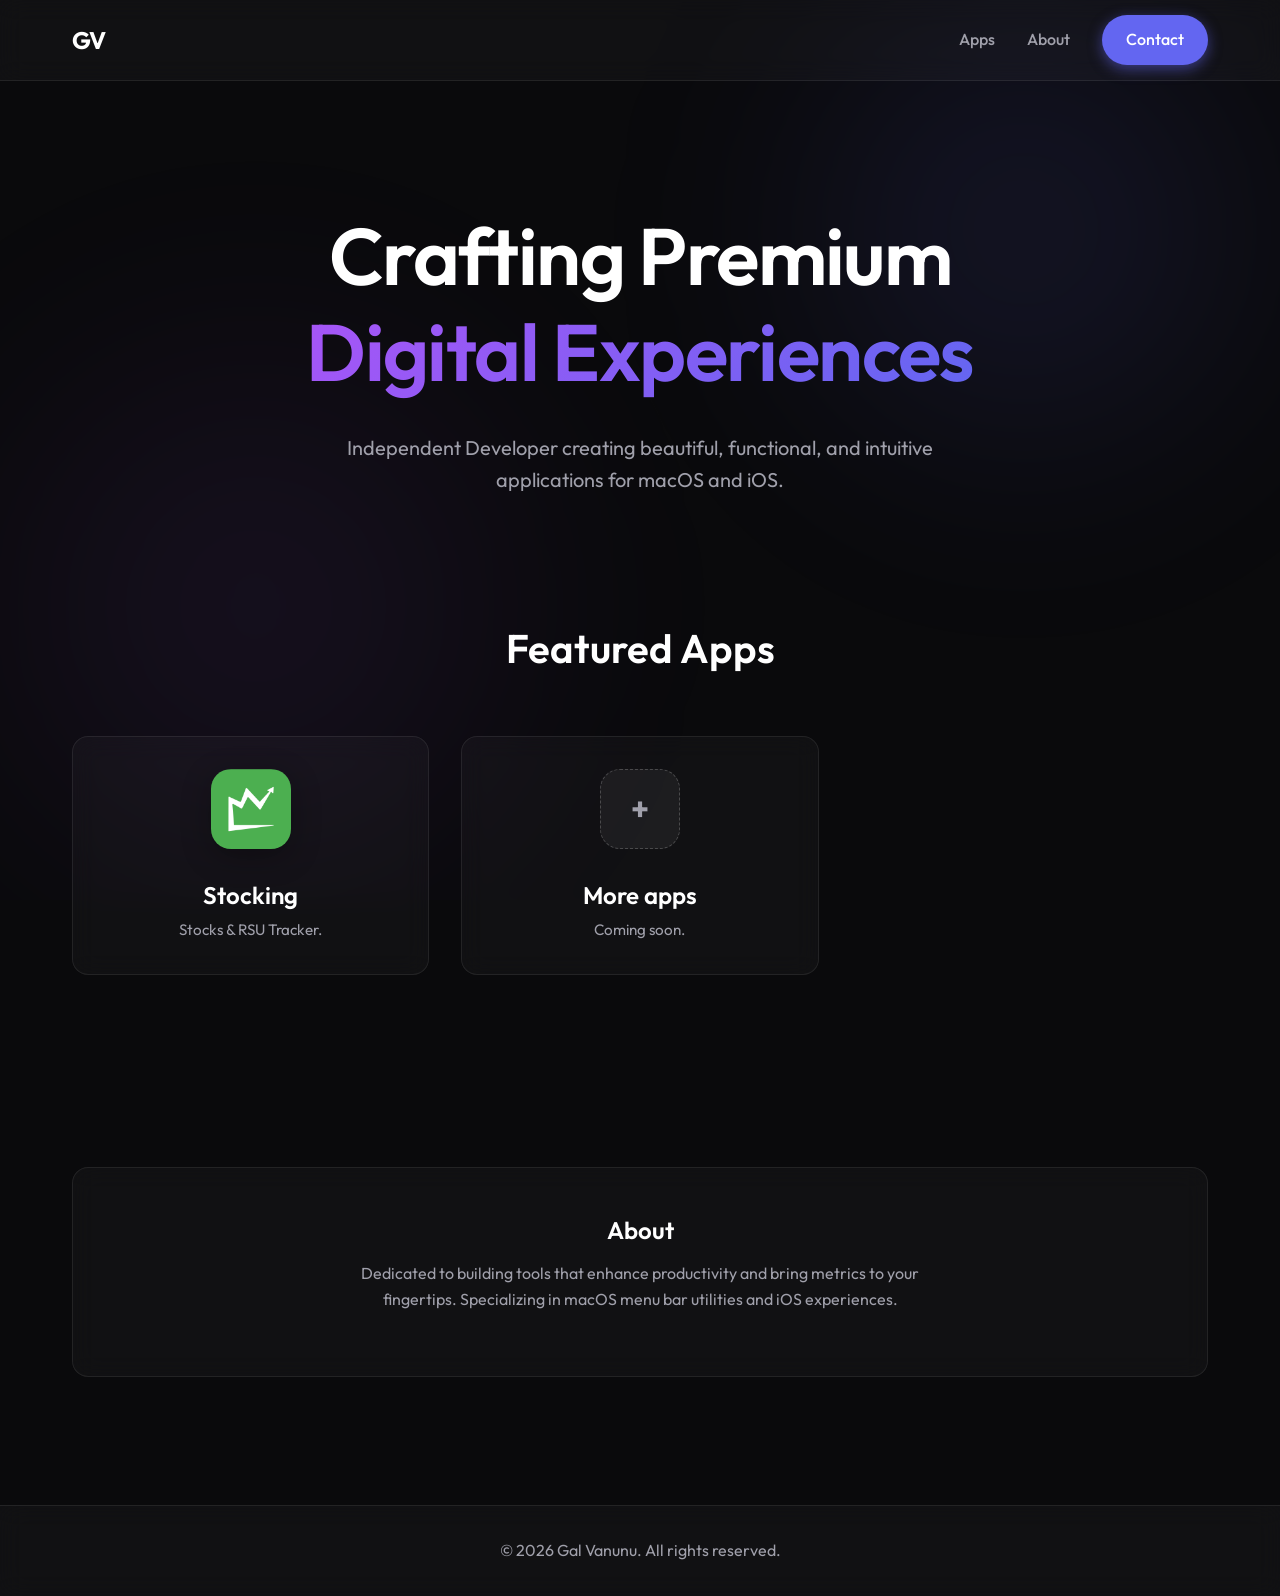
==== index.html @ 0da2320a "feat(portfolio) - initial commit for portfolio" ====
<!DOCTYPE html>
<html lang="en">
<head>
    <meta charset="UTF-8">
    <meta name="viewport" content="width=device-width, initial-scale=1.0">
    <title>Gal Vanunu - App Portfolio</title>
    <meta name="description" content="Portfolio of Gal Vanunu, showcasing premium iOS and macOS applications.">
    <link rel="preconnect" href="https://fonts.googleapis.com">
    <link rel="preconnect" href="https://fonts.gstatic.com" crossorigin>
    <link href="https://fonts.googleapis.com/css2?family=Outfit:wght@300;400;500;600;700&display=swap" rel="stylesheet">
    <link rel="stylesheet" href="style.css">
</head>
<body>
    <div class="background-effects">
        <div class="glow glow-1"></div>
        <div class="glow glow-2"></div>
    </div>
    
    <header class="main-header glass">
        <div class="container header-content">
            <h1>GV</h1>
            <nav>
                <a href="#apps">Apps</a>
                <a href="#about">About</a>
                <a href="mailto:contact@example.com" class="btn btn-primary">Contact</a>
            </nav>
        </div>
    </header>

    <main>
        <section class="hero container">
            <div class="hero-content">
                <h1 class="hero-title">Crafting Premium<br><span class="gradient-text">Digital Experiences</span></h1>
                <p class="hero-subtitle">Independent Developer creating beautiful, functional, and intuitive applications for macOS and iOS.</p>
            </div>
        </section>

        <section id="apps" class="apps-section container">
            <h2 class="section-title">Featured Apps</h2>
            <div class="apps-grid">
                <!-- App Card -->
                <a href="stocking/index.html" class="app-card glass">
                    <img src="stocking/assets/stocking-icon.png" alt="Stocking App Icon" class="app-icon-image">
                    <div class="app-info">
                        <h3>Stocking</h3>
                        <p>Stocks & RSU Tracker.</p>
                    </div>
                </a>
                
                <!-- Add more app cards here -->
                <a href="#" class="app-card glass">
                    <div class="app-icon-placeholder upcoming-icon">+</div>
                    <div class="app-info">
                        <h3>More apps</h3>
                        <p>Coming soon.</p>
                    </div>
                </a>
            </div>
        </section>

        <section id="about" class="apps-section container" style="padding-top: 4rem;">
            <div class="glass" style="padding: 3rem; border-radius: 16px; text-align: center;">
                <h2>About</h2>
                <p style="color: var(--text-secondary); max-width: 600px; margin: 1rem auto;">
                    Dedicated to building tools that enhance productivity and bring metrics to your fingertips. 
                    Specializing in macOS menu bar utilities and iOS experiences.
                </p>
            </div>
        </section>
    </main>

    <footer class="main-footer glass">
        <div class="container">
            <p>&copy; 2026 Gal Vanunu. All rights reserved.</p>
        </div>
    </footer>
</body>
</html>
---- style.css ----
:root {
    --bg-color: #0a0a0c;
    --text-primary: #ffffff;
    --text-secondary: #a0a0ab;
    --accent-color: #6366f1;
    --accent-glow: rgba(99, 102, 241, 0.5);
    
    --glass-bg: rgba(255, 255, 255, 0.03);
    --glass-border: rgba(255, 255, 255, 0.08);
    
    --font-primary: 'Outfit', -apple-system, BlinkMacSystemFont, sans-serif;
    
    --spacing-sm: 1rem;
    --spacing-md: 2rem;
    --spacing-lg: 4rem;
    --spacing-xl: 8rem;
    
    --border-radius: 16px;
    --transition: all 0.3s cubic-bezier(0.25, 0.8, 0.25, 1);
}

* {
    margin: 0;
    padding: 0;
    box-sizing: border-box;
}

html {
    scroll-behavior: smooth;
}

body {
    background-color: var(--bg-color);
    color: var(--text-primary);
    font-family: var(--font-primary);
    line-height: 1.6;
    overflow-x: hidden;
    min-height: 100vh;
    display: flex;
    flex-direction: column;
}

a {
    color: inherit;
    text-decoration: none;
}

/* Background Effects */
.background-effects {
    position: fixed;
    top: 0;
    left: 0;
    width: 100vw;
    height: 100vh;
    z-index: -1;
    overflow: hidden;
    pointer-events: none;
}

.glow {
    position: absolute;
    border-radius: 50%;
    filter: blur(100px);
    opacity: 0.5;
}

.glow-1 {
    top: -10%;
    right: -5%;
    width: 50vw;
    height: 50vw;
    background: radial-gradient(circle, rgba(99,102,241,0.3) 0%, rgba(0,0,0,0) 70%);
}

.glow-2 {
    bottom: -10%;
    left: -10%;
    width: 60vw;
    height: 60vw;
    background: radial-gradient(circle, rgba(168,85,247,0.2) 0%, rgba(0,0,0,0) 70%);
}

/* Typography */
h1, h2, h3, h4 {
    line-height: 1.2;
    font-weight: 600;
}

.gradient-text {
    background: linear-gradient(135deg, #a855f7 0%, #6366f1 100%);
    -webkit-background-clip: text;
    -webkit-text-fill-color: transparent;
    background-clip: text;
}

/* Layout */
.container {
    width: 100%;
    max-width: 1200px;
    margin: 0 auto;
    padding: 0 var(--spacing-md);
}

.glass {
    background: var(--glass-bg);
    backdrop-filter: blur(12px);
    -webkit-backdrop-filter: blur(12px);
    border: 1px solid var(--glass-border);
}

/* Header */
.main-header {
    position: fixed;
    top: 0;
    left: 0;
    width: 100%;
    z-index: 100;
    border-bottom: 1px solid var(--glass-border);
    border-top: none;
    border-left: none;
    border-right: none;
}

.header-content {
    display: flex;
    justify-content: space-between;
    align-items: center;
    height: 80px;
}

.header-content h1 {
    font-size: 1.5rem;
    font-weight: 700;
    letter-spacing: -1px;
}

nav {
    display: flex;
    gap: var(--spacing-md);
    align-items: center;
}

nav a:not(.btn) {
    color: var(--text-secondary);
    transition: var(--transition);
    font-weight: 500;
}

nav a:not(.btn):hover {
    color: var(--text-primary);
}

/* Buttons */
.btn {
    display: inline-flex;
    align-items: center;
    justify-content: center;
    padding: 0.75rem 1.5rem;
    border-radius: 99px;
    font-weight: 500;
    transition: var(--transition);
    cursor: pointer;
}

.btn-primary {
    background: var(--accent-color);
    color: white;
    box-shadow: 0 4px 14px 0 var(--accent-glow);
}

.btn-primary:hover {
    background: #4f46e5;
    transform: translateY(-2px);
    box-shadow: 0 6px 20px 0 var(--accent-glow);
}

/* Hero Section */
.hero {
    padding-top: calc(80px + var(--spacing-xl));
    padding-bottom: var(--spacing-xl);
    text-align: center;
}

.hero-title {
    font-size: clamp(3rem, 8vw, 5rem);
    margin-bottom: var(--spacing-md);
    letter-spacing: -0.02em;
}

.hero-subtitle {
    font-size: 1.25rem;
    color: var(--text-secondary);
    max-width: 600px;
    margin: 0 auto;
}

/* Apps Section */
.apps-section {
    padding-bottom: var(--spacing-xl);
}

.section-title {
    font-size: 2.5rem;
    margin-bottom: var(--spacing-lg);
    text-align: center;
}

.apps-grid {
    display: grid;
    grid-template-columns: repeat(auto-fill, minmax(300px, 1fr));
    gap: var(--spacing-md);
}

.app-card {
    display: flex;
    flex-direction: column;
    padding: var(--spacing-md);
    border-radius: var(--border-radius);
    transition: var(--transition);
    text-align: center;
}

.app-card:hover {
    transform: translateY(-8px);
    background: rgba(255, 255, 255, 0.05);
    border-color: rgba(255, 255, 255, 0.15);
}

.app-icon-placeholder {
    width: 80px;
    height: 80px;
    border-radius: 20px;
    margin: 0 auto var(--spacing-md);
    display: flex;
    align-items: center;
    justify-content: center;
    font-size: 2rem;
    font-weight: 700;
    box-shadow: 0 8px 30px rgba(0,0,0,0.3);
}

.app-icon-image {
    width: 80px;
    height: 80px;
    border-radius: 20px;
    margin: 0 auto var(--spacing-md);
    display: block;
    object-fit: cover;
    box-shadow: 0 8px 30px rgba(0,0,0,0.3);
}

.numbar-icon {
    background: linear-gradient(135deg, #38bdf8 0%, #3b82f6 100%);
    color: white;
}

.stocking-icon {
    background: linear-gradient(135deg, #10b981 0%, #059669 100%);
    color: white;
}

.upcoming-icon {
    background: rgba(255,255,255,0.05);
    border: 1px dashed rgba(255,255,255,0.2);
    color: var(--text-secondary);
    box-shadow: none;
}

.app-info h3 {
    font-size: 1.5rem;
    margin-bottom: 0.5rem;
}

.app-info p {
    color: var(--text-secondary);
    font-size: 0.95rem;
}

/* Document Pages (Privacy, TOS) */
.doc-section {
    padding-top: calc(80px + var(--spacing-lg));
    padding-bottom: var(--spacing-xl);
    max-width: 800px;
    margin: 0 auto;
}

.doc-section h1 {
    font-size: 3rem;
    margin-bottom: 2rem;
}

.doc-content h2 {
    font-size: 1.8rem;
    margin-top: 2.5rem;
    margin-bottom: 1rem;
    color: var(--text-primary);
}

.doc-content p {
    color: var(--text-secondary);
    margin-bottom: 1.5rem;
}

.doc-content ul {
    color: var(--text-secondary);
    margin-bottom: 1.5rem;
    padding-left: 1.5rem;
}

.doc-content li {
    margin-bottom: 0.5rem;
}

/* Footer */
.main-footer {
    margin-top: auto;
    padding: var(--spacing-md) 0;
    text-align: center;
    color: var(--text-secondary);
    border-top: 1px solid var(--glass-border);
    border-bottom: none;
    border-left: none;
    border-right: none;
}

/* Responsive adjustments */
@media (max-width: 768px) {
    .header-content {
        flex-direction: column;
        justify-content: center;
        gap: 1rem;
        height: auto;
        padding: 1rem 0;
    }
    
    nav {
        gap: 1rem;
    }
    
    .hero {
        padding-top: calc(140px + var(--spacing-lg));
    }
    
    .doc-section {
        padding-top: calc(140px + var(--spacing-md));
    }
}
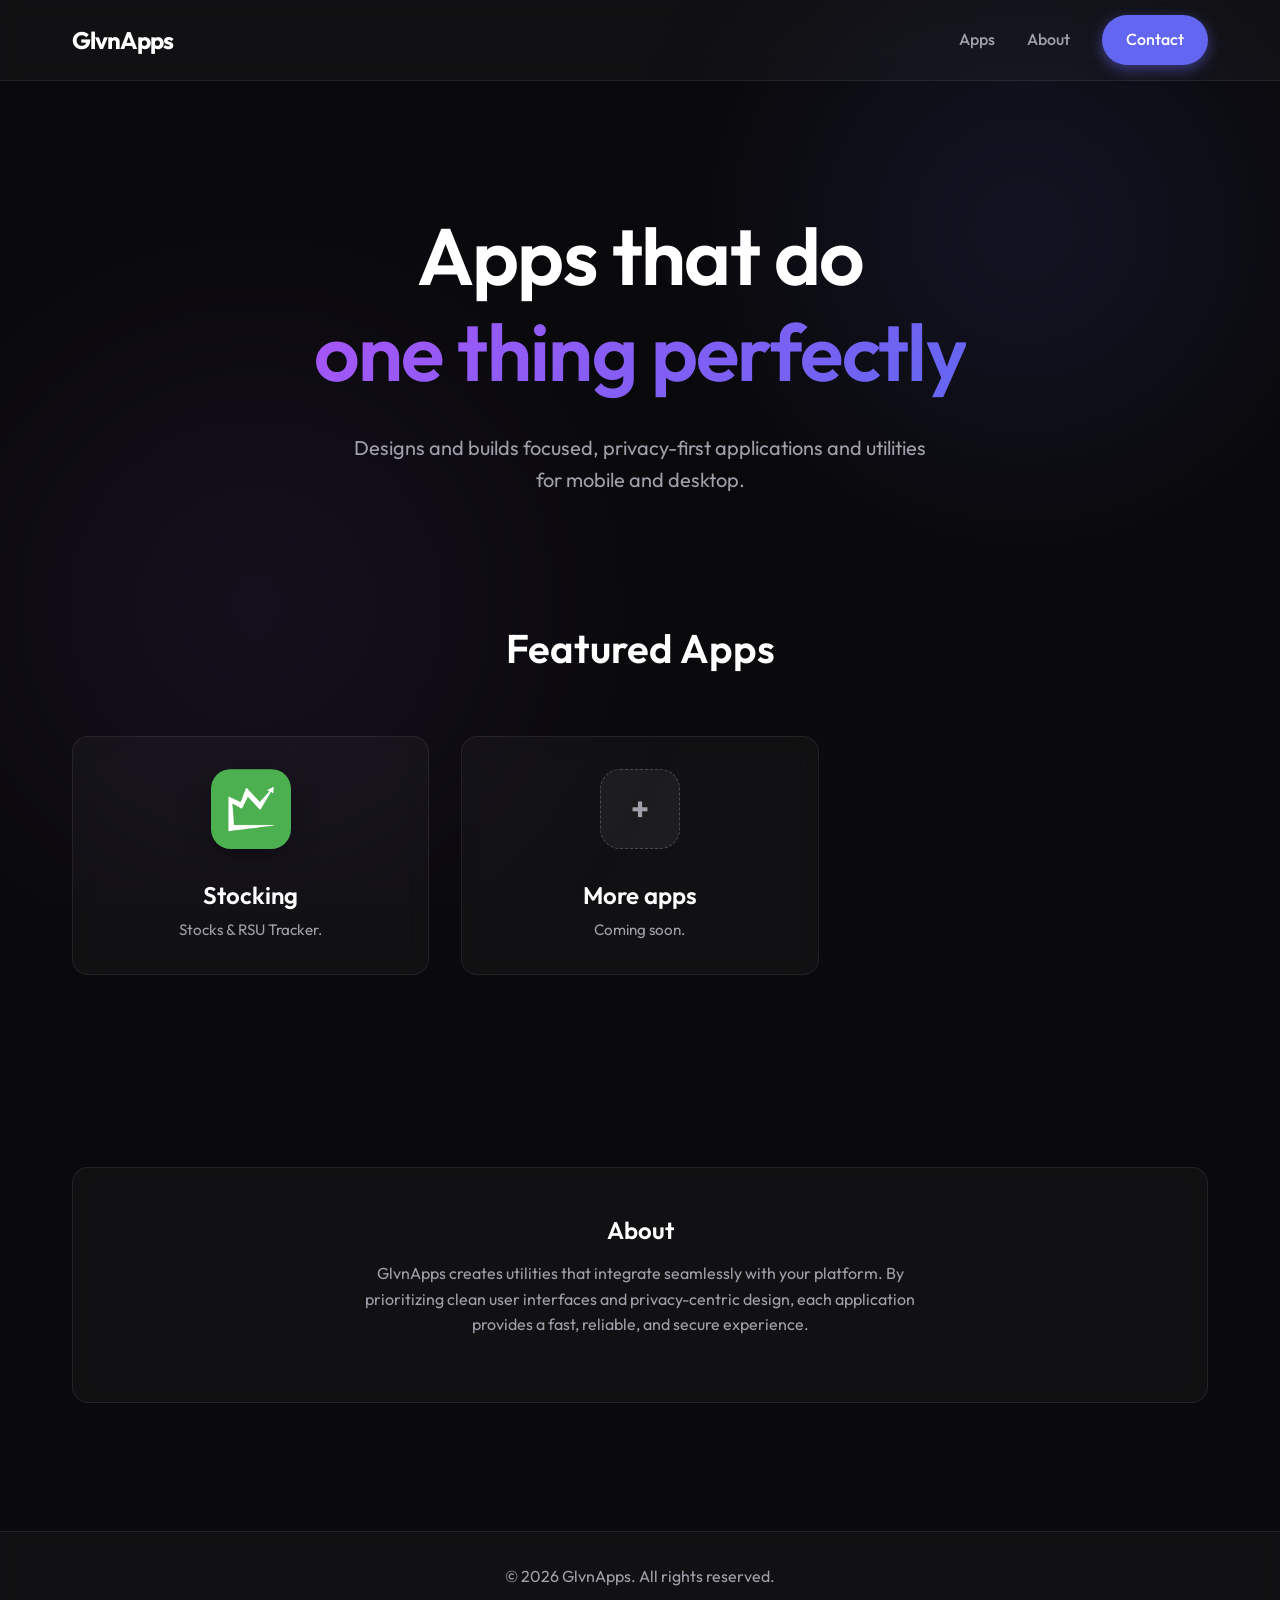
==== commit 17fcec1a: "texts update and bullets style update" ====
--- a/index.html
+++ b/index.html
@@ -3,8 +3,8 @@
 <head>
     <meta charset="UTF-8">
     <meta name="viewport" content="width=device-width, initial-scale=1.0">
-    <title>Gal Vanunu - App Portfolio</title>
-    <meta name="description" content="Portfolio of Gal Vanunu, showcasing premium iOS and macOS applications.">
+    <title>GlvnApps - App Portfolio</title>
+    <meta name="description" content="Portfolio of GlvnApps. Designs and builds focused, privacy-first applications and utilities for mobile and desktop.">
     <link rel="preconnect" href="https://fonts.googleapis.com">
     <link rel="preconnect" href="https://fonts.gstatic.com" crossorigin>
     <link href="https://fonts.googleapis.com/css2?family=Outfit:wght@300;400;500;600;700&display=swap" rel="stylesheet">
@@ -18,11 +18,11 @@
     
     <header class="main-header glass">
         <div class="container header-content">
-            <h1>GV</h1>
+            <h1>GlvnApps</h1>
             <nav>
                 <a href="#apps">Apps</a>
                 <a href="#about">About</a>
-                <a href="mailto:contact@example.com" class="btn btn-primary">Contact</a>
+                <a href="mailto:glvnapps@gmail.com" class="btn btn-primary">Contact</a>
             </nav>
         </div>
     </header>
@@ -30,8 +30,8 @@
     <main>
         <section class="hero container">
             <div class="hero-content">
-                <h1 class="hero-title">Crafting Premium<br><span class="gradient-text">Digital Experiences</span></h1>
-                <p class="hero-subtitle">Independent Developer creating beautiful, functional, and intuitive applications for macOS and iOS.</p>
+                <h1 class="hero-title">Apps that do<br><span class="gradient-text">one thing perfectly</span></h1>
+                <p class="hero-subtitle">Designs and builds focused, privacy-first applications and utilities for mobile and desktop.</p>
             </div>
         </section>
 
@@ -62,8 +62,7 @@
             <div class="glass" style="padding: 3rem; border-radius: 16px; text-align: center;">
                 <h2>About</h2>
                 <p style="color: var(--text-secondary); max-width: 600px; margin: 1rem auto;">
-                    Dedicated to building tools that enhance productivity and bring metrics to your fingertips. 
-                    Specializing in macOS menu bar utilities and iOS experiences.
+                    GlvnApps creates utilities that integrate seamlessly with your platform. By prioritizing clean user interfaces and privacy-centric design, each application provides a fast, reliable, and secure experience.
                 </p>
             </div>
         </section>
@@ -71,7 +70,7 @@
 
     <footer class="main-footer glass">
         <div class="container">
-            <p>&copy; 2026 Gal Vanunu. All rights reserved.</p>
+            <p>&copy; 2026 GlvnApps. All rights reserved.</p>
         </div>
     </footer>
 </body>
--- a/style.css
+++ b/style.css
@@ -296,12 +296,27 @@
     color: var(--text-primary);
 }
 
+.doc-content h3 {
+    font-size: 1.4rem;
+    margin-top: 2rem;
+    margin-bottom: 1rem;
+    color: var(--text-primary);
+}
+
+.doc-content h4 {
+    font-size: 1.1rem;
+    margin-top: 1.5rem;
+    margin-bottom: 0.5rem;
+    color: var(--text-primary);
+}
+
 .doc-content p {
     color: var(--text-secondary);
     margin-bottom: 1.5rem;
 }
 
-.doc-content ul {
+.doc-content ul,
+.doc-content ol {
     color: var(--text-secondary);
     margin-bottom: 1.5rem;
     padding-left: 1.5rem;
